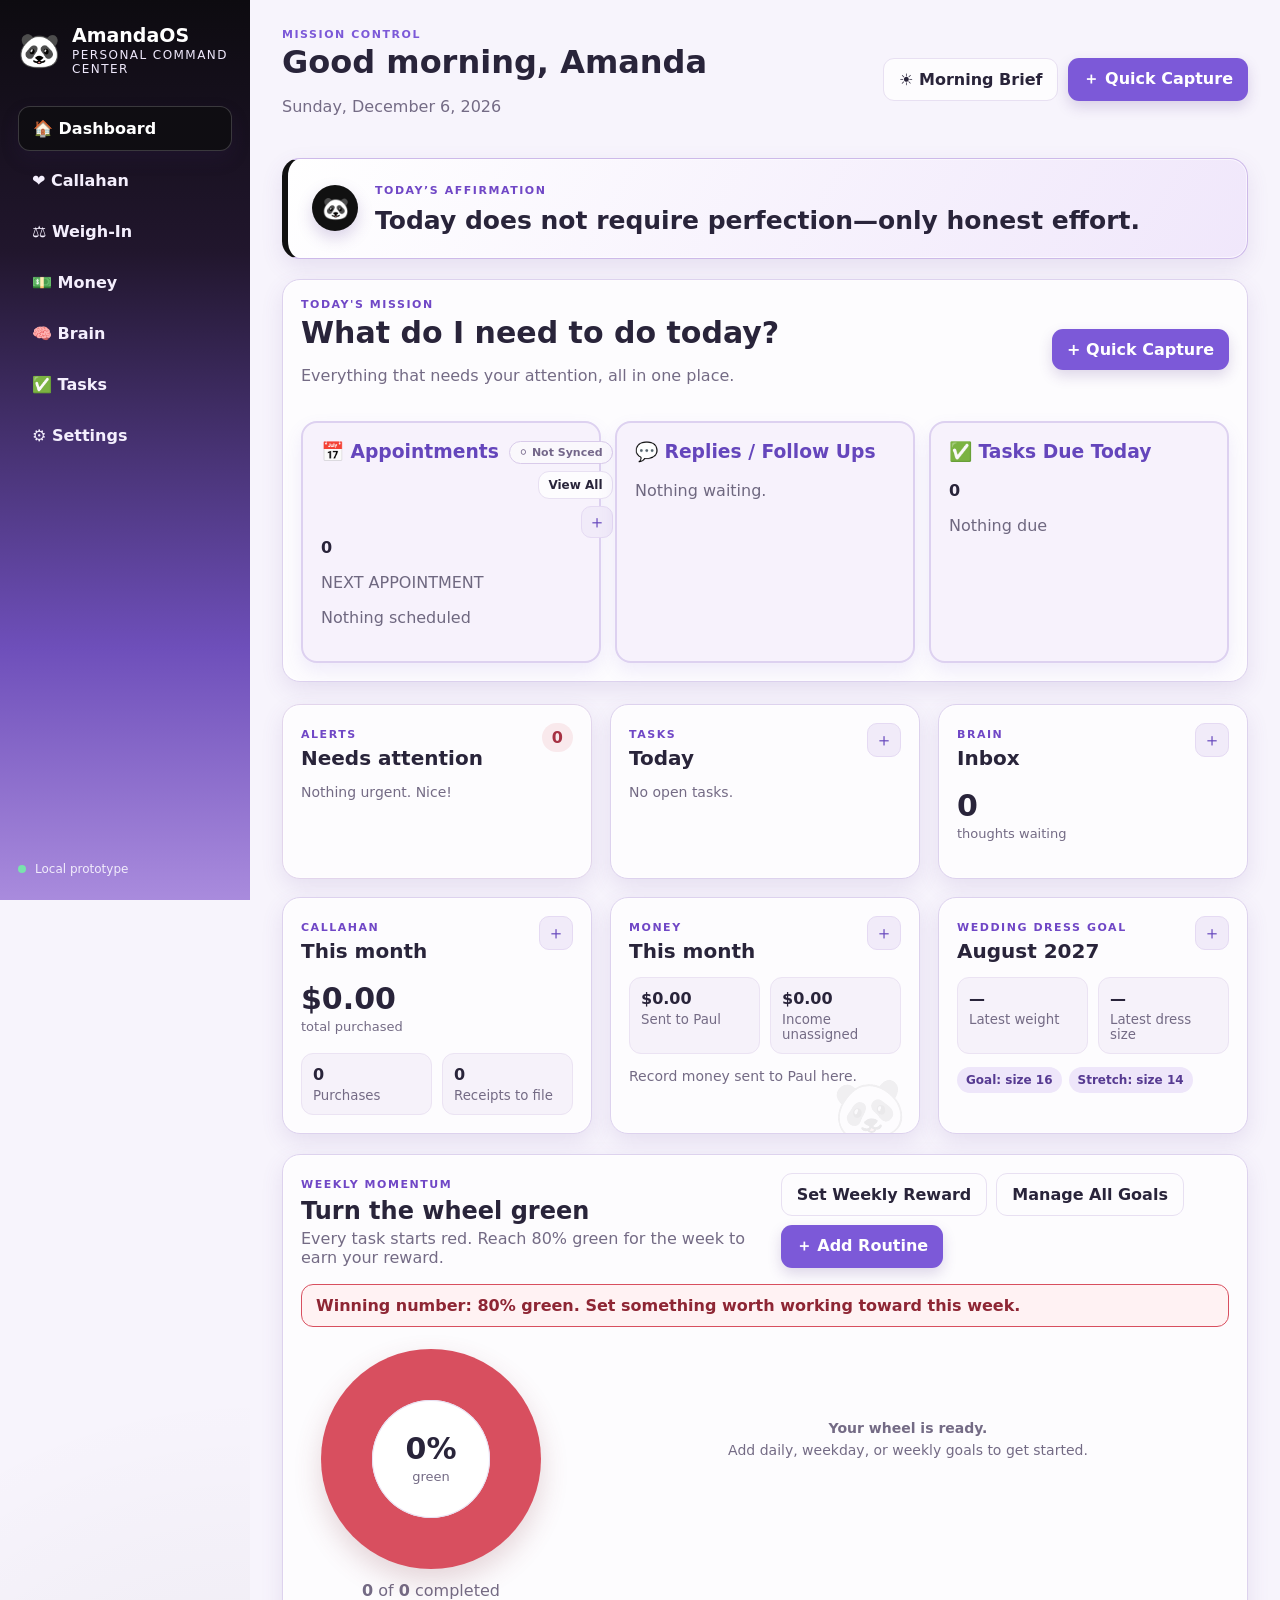
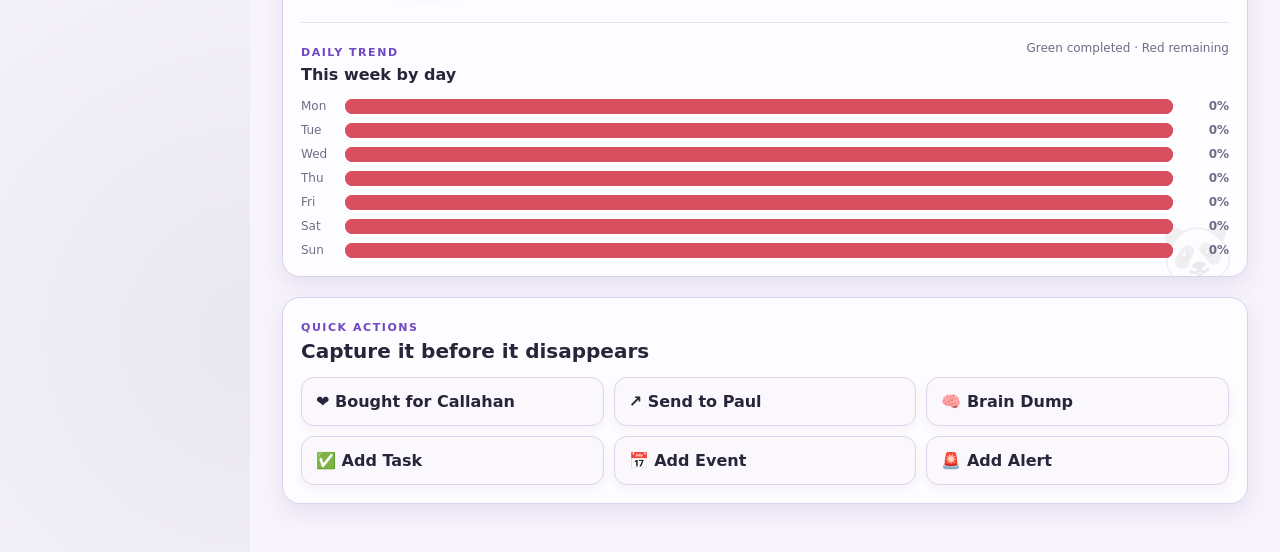
==== legacy-index.html @ 538f9e02 "Wire Documentation Log into AmandaOS" ====
<!doctype html>
<html lang="en">
<head>
  <meta charset="utf-8" />
  <meta name="viewport" content="width=device-width, initial-scale=1" />
<title>AmandaOS</title>
  <link rel="stylesheet" href="styles.css" />
  <script src="https://accounts.google.com/gsi/client" async defer></script>
</head>
<body>
  <div class="app-shell">
    <aside class="sidebar">
      <div class="brand">
        <div class="brand-mark">🐼</div>
        <div>
        <h1>AmandaOS</h1>
<p>Personal Command Center</p>
        </div>
      </div>

      <nav>
        <button class="nav-btn active" data-view="dashboard">🏠 Dashboard</button>
        <button class="nav-btn" data-view="callahan">❤️ Callahan</button>
        <button class="nav-btn" data-view="weighin">⚖️ Weigh-In</button>
        <button class="nav-btn" data-view="money">💵 Money</button>
        <button class="nav-btn" data-view="brain">🧠 Brain</button>
        <button class="nav-btn" data-view="tasks">✅ Tasks</button>
        <button class="nav-btn" data-view="settings">⚙️ Settings</button>
      </nav>

      <div class="sidebar-footer">
        <div class="status-dot"></div>
        <span>Local prototype</span>
      </div>
    </aside>

    <main>
      <header class="topbar">
        <div>
          <p class="eyebrow">MISSION CONTROL</p>
          <h2 id="greeting">Good morning, Amanda</h2>
          <p id="todayDate" class="muted"></p>
        </div>
        <div class="topbar-actions">
          <button class="ghost-btn" id="morningBriefBtn">☀️ Morning Brief</button>
          <button class="primary-btn" data-open="quickCaptureModal">＋ Quick Capture</button>
        </div>
      </header>

      <section id="dashboard" class="view active-view">
        <section class="daily-affirmation card">
          <div class="affirmation-mark">🐼</div>
          <div><span class="card-label">TODAY’S AFFIRMATION</span><blockquote id="dailyAffirmation">I only need to take the next right step.</blockquote></div>
        </section>

     <section class="today-panel card">

    <div class="today-header">
        <div>
            <p class="card-label">TODAY'S MISSION</p>
            <h2>What do I need to do today?</h2>
            <p class="muted">
                Everything that needs your attention, all in one place.
            </p>
        </div>

        <button class="primary-btn" data-open="quickCaptureModal">
            + Quick Capture
        </button>
    </div>

    <div class="today-grid">

<div class="today-box appointments-box">

  <div class="today-box-header">

    <h3>📅 Appointments</h3>

    <div class="appointment-buttons">

 <button
  id="connectGoogleCalendarBtn"
  class="calendar-sync-status"
  type="button"
>
  <span id="googleCalendarStatus">⚪ Not Synced</span>
</button>
      <button
        class="small-btn"
        type="button"
        data-open="allAppointmentsModal"
      >
        View All
      </button>

      <button
        class="icon-btn"
        type="button"
        data-open="eventModal"
        aria-label="Add appointment"
      >
        ＋
      </button>

    </div>

  </div>

  <strong id="todayAppointmentCount">0</strong>

  <p class="next-label">
    NEXT APPOINTMENT
  </p>

  <p id="todayNextAppointment">
    Nothing scheduled
  </p>

  <div
    id="todayAppointmentList"
    class="appointment-list"
  ></div>

</div>

        <div class="today-box">
            <h3>💬 Replies / Follow Ups</h3>
            <p>Nothing waiting.</p>
        </div>

        <div class="today-box">
            <h3>✅ Tasks Due Today</h3>
            <strong id="todayTaskCount">0</strong>
            <p id="todayTaskSummary">Nothing due</p>
        </div>

    </div>

</section>

        <div class="dashboard-grid">
          <article class="card alerts-card">
            <div class="card-header">
              <div><span class="card-label">ALERTS</span><h3>Needs attention</h3></div>
              <span class="count-badge" id="alertCount">0</span>
            </div>
            <div id="alertsList" class="list empty-state">Nothing urgent. Nice!</div>
          </article>

          <article class="card">
            <div class="card-header">
              <div><span class="card-label">TASKS</span><h3>Today</h3></div>
              <button class="icon-btn" data-open="taskModal">＋</button>
            </div>
            <div id="taskPreview" class="list empty-state">No tasks yet.</div>
          </article>

          <article class="card">
            <div class="card-header">
              <div><span class="card-label">BRAIN</span><h3>Inbox</h3></div>
              <button class="icon-btn" data-open="brainModal">＋</button>
            </div>
            <div class="metric"><strong id="brainCount">0</strong><span>thoughts waiting</span></div>
            <div id="brainPreview" class="list compact"></div>
          </article>

          <article class="card accent-card">
            <div class="card-header">
              <div><span class="card-label">CALLAHAN</span><h3>This month</h3></div>
              <button class="icon-btn" data-open="callahanModal">＋</button>
            </div>
            <div class="metric"><strong id="callahanMonthTotal">$0.00</strong><span>total purchased</span></div>
            <div class="mini-grid">
              <div><b id="callahanPurchaseCount">0</b><small>Purchases</small></div>
              <div><b id="receiptNeedsFiling">0</b><small>Receipts to file</small></div>
            </div>
          </article>

          <article class="card money-card">
            <div class="card-header">
              <div><span class="card-label">MONEY</span><h3>This month</h3></div>
              <button class="icon-btn" data-open="transferModal">＋</button>
            </div>
            <div class="mini-grid">
              <div><b id="dashboardSentToPaul">$0.00</b><small>Sent to Paul</small></div>
              <div><b id="dashboardMoneyLeft">$0.00</b><small>Income unassigned</small></div>
            </div>
            <div id="moneyPreview" class="list compact"></div>
          </article>

          <article class="card accent-card">
            <div class="card-header">
              <div><span class="card-label">WEDDING DRESS GOAL</span><h3>August 2027</h3></div>
              <button class="icon-btn" data-open="weighInModal">＋</button>
            </div>
            <div class="mini-grid">
              <div><b id="dashboardLatestWeight">—</b><small>Latest weight</small></div>
              <div><b id="dashboardLatestSize">—</b><small>Latest dress size</small></div>
            </div>
            <div class="goal-sizes"><span>Goal: size 16</span><span>Stretch: size 14</span></div>
          </article>

        </div>

        <section class="momentum-card card">
          <div class="momentum-heading">
            <div><span class="card-label">WEEKLY MOMENTUM</span><h3>Turn the wheel green</h3><p class="muted">Every task starts red. Reach 80% green for the week to earn your reward.</p></div>
            <div class="momentum-heading-actions"><button class="ghost-btn" data-open="weeklyRewardModal"><span id="weeklyRewardButton">Set Weekly Reward</span></button><button class="ghost-btn" data-open="manageRoutinesModal">Manage All Goals</button><button class="primary-btn" data-open="routineModal">＋ Add Routine</button></div>
          </div>
          <div id="weeklyRewardProgress" class="momentum-goal-progress">Set something worth working toward this week.</div>
          <div class="momentum-layout">
            <div class="momentum-chart-wrap">
              <div id="momentumChart" class="momentum-chart" role="img" aria-label="Weekly task completion pie chart"><div><strong id="momentumPercent">0%</strong><span>green</span></div></div>
              <p><b id="momentumComplete">0</b> of <b id="momentumTotal">0</b> completed</p>
            </div>
            <div id="routineWeekList" class="routine-week-list"></div>
          </div>
          <div class="momentum-trend">
            <div class="trend-heading"><div><span class="card-label">DAILY TREND</span><h4>This week by day</h4></div><span>Green completed · Red remaining</span></div>
            <div id="dailyTaskTrend" class="daily-task-trend"></div>
          </div>
        </section>

        <section class="quick-actions card">
          <div class="card-header">
            <div><span class="card-label">QUICK ACTIONS</span><h3>Capture it before it disappears</h3></div>
          </div>
          <div class="action-grid">
            <button data-open="callahanModal">❤️ Bought for Callahan</button>
            <button data-open="transferModal">↗ Send to Paul</button>
            <button data-open="brainModal">🧠 Brain Dump</button>
            <button data-open="taskModal">✅ Add Task</button>
            <button data-open="eventModal">📅 Add Event</button>
            <button data-open="alertModal">🚨 Add Alert</button>
          </div>
        </section>
      </section>

      <section id="callahan" class="view">
        <div class="section-heading">
          <div><p class="eyebrow">FAMILY TRACKING</p><h2>Callahan Purchases</h2></div>
          <div class="heading-actions">
            <button class="ghost-btn" id="exportCallahanCsv">Export CSV</button>
            <button class="primary-btn" data-open="callahanModal">＋ Add Purchase</button>
          </div>
        </div>
        <div class="summary-cards">
          <div class="card metric-card"><span>This month</span><strong id="callahanPageTotal">$0.00</strong></div>
          <div class="card metric-card"><span>Receipts not filed</span><strong id="callahanPageUnfiled">0</strong></div>
          <div class="card metric-card"><span>Entries</span><strong id="callahanPageCount">0</strong></div>
        </div>
        <div class="card table-card">
          <table>
            <thead><tr><th>Date</th><th>Item</th><th>Type</th><th>Store</th><th>Amount</th><th>Receipt box?</th><th></th></tr></thead>
            <tbody id="callahanTableBody"></tbody>
          </table>
        </div>
      </section>

      <section id="money" class="view">
        <div class="section-heading">
          <div><p class="eyebrow">HOUSEHOLD MONEY</p><h2>Paychecks & Bills</h2><p class="muted">See what came in, what must go out, and what is putting pressure on the budget.</p></div>
          <div class="heading-actions">
            <button class="ghost-btn" data-open="paycheckModal">＋ Paycheck</button>
            <button class="primary-btn" data-open="transferModal">↗ Send to Paul</button>
          </div>
        </div>
        <div class="summary-cards money-summary">
          <div class="card metric-card"><span>Take-home income</span><strong id="moneyIncomeTotal">$0.00</strong></div>
          <div class="card metric-card"><span>Sent to Paul</span><strong id="moneyTransfersTotal">$0.00</strong></div>
          <div class="card metric-card"><span>Remaining with Amanda</span><strong id="moneyAvailable">$0.00</strong></div>
          <div class="card metric-card pressure-card"><span>Biggest pressure</span><strong id="moneyPressure">Add money activity</strong></div>
        </div>
        <div class="money-actions">
          <button class="money-tab active" data-money-panel="paychecksPanel">Paychecks</button>
          <button class="money-tab" data-money-panel="transfersPanel">Sent to Paul</button>
          <button class="money-tab" data-money-panel="spendingPanel">Paid Directly</button>
          <button class="money-tab" data-money-panel="billsPanel">Optional Bills</button>
          <button class="money-tab" data-money-panel="reviewPanel">Budget Review</button>
        </div>
        <div id="paychecksPanel" class="money-panel active">
          <div class="card table-card"><div class="table-title"><h3>Paychecks</h3><button class="primary-btn" data-open="paycheckModal">＋ Add Paycheck</button></div>
            <table><thead><tr><th>Pay date</th><th>Source</th><th>Gross</th><th>Deductions</th><th>Take-home</th><th></th></tr></thead><tbody id="paycheckTableBody"></tbody></table>
          </div>
        </div>
        <div id="transfersPanel" class="money-panel">
          <div class="card table-card"><div class="table-title"><h3>Money Sent to Paul</h3><button class="primary-btn" data-open="transferModal">↗ Add Transfer</button></div>
            <table><thead><tr><th>Date</th><th>From paycheck</th><th>Purpose</th><th>Notes</th><th>Amount</th><th></th></tr></thead><tbody id="transferTableBody"></tbody></table>
          </div>
        </div>
        <div id="billsPanel" class="money-panel">
          <div class="card table-card"><div class="table-title"><h3>Bills</h3><button class="primary-btn" data-open="billModal">＋ Add Bill</button></div>
            <table><thead><tr><th>Due</th><th>Bill</th><th>Amount</th><th>Frequency</th><th>Auto-pay</th><th>Status</th><th></th></tr></thead><tbody id="billTableBody"></tbody></table>
          </div>
        </div>
        <div id="spendingPanel" class="money-panel">
          <div class="card table-card"><div class="table-title"><h3>Money Amanda Paid Directly</h3><button class="primary-btn" data-open="spendingModal">＋ Add Payment</button></div>
            <table><thead><tr><th>Date</th><th>What</th><th>Category</th><th>Need or flexible?</th><th>Amount</th><th></th></tr></thead><tbody id="spendingTableBody"></tbody></table>
          </div>
        </div>
        <div id="reviewPanel" class="money-panel">
          <div class="budget-review-grid">
            <article class="card"><span class="card-label">BUDGET PRESSURE</span><h3 id="pressureHeading">Add your money details</h3><p id="pressureCopy" class="muted">Once paychecks, bills, and spending are entered, AmandaOS will show where the pressure is coming from.</p></article>
            <article class="card"><span class="card-label">MONTHLY FLOW</span><div id="budgetFlow" class="budget-flow"></div></article>
            <article class="card"><span class="card-label">SPENDING BY CATEGORY</span><div id="categoryBreakdown" class="category-breakdown"></div></article>
          </div>
        </div>
      </section>

      <section id="weighin" class="view">
        <div class="section-heading">
          <div><p class="eyebrow">WEDDING DRESS JOURNEY</p><h2>Weigh-In & Size Progress</h2><p class="muted">Track the scale, dress size, measurements, and how you feel—without letting one number tell the whole story.</p></div>
          <button class="primary-btn" data-open="weighInModal">＋ Add Weigh-In</button>
        </div>
        <div class="weighin-goal-banner card">
          <div><span class="card-label">TARGET DATE</span><strong>August 2027</strong></div>
          <div><span class="card-label">MAIN GOAL</span><strong>Wedding dress size 16</strong><small class="goal-last-weight">Last weight recorded: <b id="goalLastWeight">—</b></small></div>
          <div><span class="card-label">FANTASTIC GOAL</span><strong>Wedding dress size 14</strong></div>
        </div>
        <div class="summary-cards">
          <div class="card metric-card"><span>Latest weight</span><strong id="latestWeight">—</strong></div>
          <div class="card metric-card"><span>Latest dress size</span><strong id="latestDressSize">—</strong></div>
          <div class="card metric-card"><span>Change since first entry</span><strong id="weightChange">—</strong></div>
        </div>
        <div class="card weight-trend-card">
          <div class="trend-heading"><div><span class="card-label">WEIGHT TREND</span><h3>Progress over time</h3></div><span id="weightTrendSummary">Add at least two weigh-ins to see a trend.</span></div>
          <div class="weight-chart-shell"><canvas id="weightTrendCanvas" aria-label="Weight trend chart"></canvas><div id="weightTrendEmpty" class="weight-trend-empty">Your trend line will appear here after two weigh-ins.</div></div>
        </div>
        <div class="card table-card"><div class="table-title"><h3>Progress History</h3><button class="primary-btn" data-open="weighInModal">＋ Add Weigh-In</button></div>
          <table><thead><tr><th>Date</th><th>Weight</th><th>Dress size</th><th>Bust</th><th>Waist</th><th>Hips</th><th>Notes</th><th></th></tr></thead><tbody id="weighInTableBody"></tbody></table>
        </div>
      </section>

      <section id="brain" class="view">
        <div class="section-heading">
          <div><p class="eyebrow">EXTERNAL MEMORY</p><h2>Brain Inbox</h2></div>
          <button class="primary-btn" data-open="brainModal">＋ Add Thought</button>
        </div>
        <div id="brainBoard" class="brain-board"></div>
      </section>

      <section id="tasks" class="view">
        <div class="section-heading">
          <div><p class="eyebrow">ACTION CENTER</p><h2>Tasks</h2></div>
          <button class="primary-btn" data-open="taskModal">＋ Add Task</button>
        </div>
        <div id="taskBoard" class="task-board"></div>
      </section>

      <section id="settings" class="view">
        <div class="section-heading">
          <div><p class="eyebrow">SYSTEM</p><h2>Settings</h2></div>
        </div>
        <div class="card settings-card">
          <h3>Prototype tools</h3>
          <p class="muted">This version saves data in this browser only.</p>
          <button class="danger-btn" id="clearAllData">Clear all prototype data</button>
        </div>
      </section>
    </main>
  </div>

  <dialog id="callahanModal" class="modal">
    <form method="dialog" id="callahanForm">
      <div class="modal-header"><div><span class="card-label">QUICK CAPTURE</span><h3>Bought for Callahan</h3></div><button class="close-btn" value="cancel">×</button></div>
      <div class="form-grid">
        <label>What did you buy?<input name="item" required /></label>
        <label>Amount<input name="amount" type="number" step="0.01" min="0" required /></label>
        <label>Store<input name="store" /></label>
        <label>Item type
          <select name="type">
            <option>Clothing</option><option>Food</option><option>Personal Care</option><option>Medical</option><option>Activities</option><option>Transportation</option><option>Household</option><option>Other</option>
          </select>
        </label>
        <label>Date<input name="date" type="date" required /></label>
        <label>Who paid?
          <select name="paidBy"><option>Amanda</option><option>Paul</option><option>Joint</option><option>Other</option></select>
        </label>
      </div>
      <label>Notes<textarea name="notes" rows="3"></textarea></label>
      <div class="receipt-check">
        <label><input type="checkbox" name="photoTaken" /> Receipt photo taken</label>
        <label><input type="checkbox" name="filed" /> Did you put it in the receipt box?</label>
      </div>
      <div class="modal-actions"><button class="ghost-btn" value="cancel">Cancel</button><button class="primary-btn" value="default">Save Purchase</button></div>
    </form>
  </dialog>

  <dialog id="paycheckModal" class="modal">
    <form method="dialog" id="paycheckForm">
      <div class="modal-header"><div><span class="card-label">MONEY IN</span><h3>Add Paycheck</h3></div><button class="close-btn" value="cancel">×</button></div>
      <div class="form-grid">
        <label>Pay date<input name="date" type="date" required /></label>
        <label>Income source<input name="source" value="Amanda — Allied Universal" required /></label>
        <label>Gross pay<input name="gross" type="number" step="0.01" min="0" /></label>
        <label>Taxes and other deductions<input name="deductions" type="number" step="0.01" min="0" /></label>
        <label>Truck payment deduction<input name="truck" type="number" step="0.01" min="0" value="200" /></label>
        <label>Actual take-home pay<input name="net" type="number" step="0.01" min="0" required /></label>
      </div>
      <label>Notes<textarea name="notes" rows="2"></textarea></label>
      <div class="modal-actions"><button class="ghost-btn" value="cancel">Cancel</button><button class="primary-btn" value="default">Save Paycheck</button></div>
    </form>
  </dialog>

  <dialog id="transferModal" class="modal">
    <form method="dialog" id="transferForm">
      <div class="modal-header"><div><span class="card-label">HOUSEHOLD MONEY</span><h3>Money Sent to Paul</h3></div><button class="close-btn" value="cancel">×</button></div>
      <div class="form-grid">
        <label>Date sent<input name="date" type="date" required /></label>
        <label>Amount<input name="amount" type="number" step="0.01" min="0" required /></label>
        <label>From paycheck<select name="paycheckId" id="transferPaycheckSelect"><option value="">Not linked to a paycheck</option></select></label>
        <label>Purpose<select name="purpose"><option>General household</option><option>Household bills</option><option>Groceries</option><option>Storage</option><option>Debt</option><option>Vehicle</option><option>Rent or housing</option><option>Medical</option><option>Other</option></select></label>
      </div>
      <label>Optional note<input name="notes" placeholder="What was this meant to cover?" /></label>
      <div class="modal-actions"><button class="ghost-btn" value="cancel">Cancel</button><button class="primary-btn" value="default">Save Transfer</button></div>
    </form>
  </dialog>

  <dialog id="billModal" class="modal">
    <form method="dialog" id="billForm">
      <div class="modal-header"><div><span class="card-label">MONEY OUT</span><h3>Add Bill</h3></div><button class="close-btn" value="cancel">×</button></div>
      <div class="form-grid">
        <label>Bill name<input name="name" required /></label>
        <label>Amount<input name="amount" type="number" step="0.01" min="0" required /></label>
        <label>Due date<input name="dueDate" type="date" required /></label>
        <label>Frequency<select name="frequency"><option>Monthly</option><option>Weekly</option><option>Every paycheck</option><option>One time</option></select></label>
        <label>Category<select name="category"><option>Housing</option><option>Utilities</option><option>Vehicle</option><option>Insurance</option><option>Storage</option><option>Phone</option><option>Debt</option><option>Medical</option><option>Other</option></select></label>
        <label><input name="autoPay" type="checkbox" /> Auto-pay</label>
        <label><input name="paid" type="checkbox" /> Already paid</label>
      </div>
      <div class="modal-actions"><button class="ghost-btn" value="cancel">Cancel</button><button class="primary-btn" value="default">Save Bill</button></div>
    </form>
  </dialog>

  <dialog id="spendingModal" class="modal">
    <form method="dialog" id="spendingForm">
      <div class="modal-header"><div><span class="card-label">SPENDING</span><h3>Add Purchase</h3></div><button class="close-btn" value="cancel">×</button></div>
      <div class="form-grid">
        <label>What was it?<input name="description" required /></label>
        <label>Amount<input name="amount" type="number" step="0.01" min="0" required /></label>
        <label>Date<input name="date" type="date" required /></label>
        <label>Category<select name="category"><option>Groceries</option><option>Gas</option><option>Restaurants</option><option>Subscriptions</option><option>Shopping</option><option>Entertainment</option><option>Medical</option><option>Family</option><option>Fees</option><option>Other</option></select></label>
        <label>Type<select name="flexibility"><option>Required</option><option>Necessary but adjustable</option><option>Flexible</option></select></label>
      </div>
      <label>Notes<textarea name="notes" rows="2"></textarea></label>
      <div class="modal-actions"><button class="ghost-btn" value="cancel">Cancel</button><button class="primary-btn" value="default">Save Spending</button></div>
    </form>
  </dialog>

  <dialog id="weighInModal" class="modal">
    <form method="dialog" id="weighInForm">
      <div class="modal-header"><div><span class="card-label">WEDDING DRESS JOURNEY</span><h3>Add Weigh-In</h3></div><button class="close-btn" value="cancel">×</button></div>
      <div class="form-grid">
        <label>Date<input name="date" type="date" required /></label>
        <label>Weight (lb)<input name="weight" type="number" step="0.1" min="0" required /></label>
        <label>Current wedding dress size<input name="dressSize" type="number" step="1" min="0" /></label>
        <label>Bust (inches)<input name="bust" type="number" step="0.1" min="0" /></label>
        <label>Waist (inches)<input name="waist" type="number" step="0.1" min="0" /></label>
        <label>Hips (inches)<input name="hips" type="number" step="0.1" min="0" /></label>
      </div>
      <label>Notes<textarea name="notes" rows="3" placeholder="Energy, fit, wins, challenges, or anything you want to remember"></textarea></label>
      <div class="modal-actions"><button class="ghost-btn" value="cancel">Cancel</button><button class="primary-btn" value="default">Save Weigh-In</button></div>
    </form>
  </dialog>

  <dialog id="weeklyRewardModal" class="modal">
    <form method="dialog" id="weeklyRewardForm">
      <div class="modal-header"><div><span class="card-label">WEEKLY MOMENTUM</span><h3>Set This Week’s Reward</h3></div><button class="close-btn" value="cancel">×</button></div>
      <label>What are you working toward?<input id="weeklyRewardInput" name="reward" required placeholder="Example: A night out with Paul" /></label>
      <p class="muted">Choose something that will feel good to earn when you reach 80% green for the week.</p>
      <div class="modal-actions"><button class="ghost-btn" value="cancel">Cancel</button><button class="primary-btn" value="default">Save Reward</button></div>
    </form>
  </dialog>

  <dialog id="routineModal" class="modal">
    <form method="dialog" id="routineForm">
      <div class="modal-header"><div><span class="card-label">WEEKLY MOMENTUM</span><h3>Add a Recurring Task</h3></div><button class="close-btn" value="cancel">×</button></div>
      <label>What needs to get done?<input name="text" required placeholder="Example: Put laundry away" /></label>
      <label>When?<select name="schedule"><option>Daily</option><option>Monday</option><option>Tuesday</option><option>Wednesday</option><option>Thursday</option><option>Friday</option><option>Saturday</option><option>Sunday</option><option>Weekly</option></select></label>
      <p class="muted">Daily creates one piece for every day. Weekly creates one piece that can be completed anytime before the week resets.</p>
      <div class="modal-actions"><button class="ghost-btn" value="cancel">Cancel</button><button class="primary-btn" value="default">Add to Wheel</button></div>
    </form>
  </dialog>

  <dialog id="manageRoutinesModal" class="modal manage-routines-modal">
    <form method="dialog">
      <div class="modal-header"><div><span class="card-label">WEEKLY MOMENTUM</span><h3>Manage All Goals</h3></div><button class="close-btn" value="cancel">×</button></div>
      <p class="muted">Everything you have added is listed here, even when it is not scheduled to appear today.</p>
      <div id="manageRoutineList" class="manage-routine-list"></div>
      <div class="modal-actions"><button class="ghost-btn" value="cancel">Done</button><button class="primary-btn" type="button" onclick="closeManageAndAddRoutine()">＋ Add Another Goal</button></div>
    </form>
  </dialog>

  <dialog id="brainModal" class="modal">
    <form method="dialog" id="brainForm">
      <div class="modal-header"><div><span class="card-label">BRAIN DUMP</span><h3>What is in your head?</h3></div><button class="close-btn" value="cancel">×</button></div>
      <label>Thought<textarea name="text" rows="5" required autofocus></textarea></label>
      <label>Optional bucket
        <select name="bucket"><option>Unsorted</option><option>Idea</option><option>Remember</option><option>Shopping</option><option>Business</option><option>Family</option></select>
      </label>
      <div class="modal-actions"><button class="ghost-btn" value="cancel">Cancel</button><button class="primary-btn" value="default">Save Thought</button></div>
    </form>
  </dialog>

  <dialog id="taskModal" class="modal">
    <form method="dialog" id="taskForm">
      <div class="modal-header"><div><span class="card-label">ACTION CENTER</span><h3>Add Task</h3></div><button class="close-btn" value="cancel">×</button></div>
      <label>Task<input name="text" required /></label>
      <div class="form-grid">
        <label>Due date<input name="dueDate" type="date" /></label>
        <label>Priority<select name="priority"><option>Normal</option><option>Important</option><option>Urgent</option></select></label>
      </div>
      <div class="modal-actions"><button class="ghost-btn" value="cancel">Cancel</button><button class="primary-btn" value="default">Save Task</button></div>
    </form>
  </dialog>

  <dialog id="eventModal" class="modal">
    <form method="dialog" id="eventForm">
      <div class="modal-header"><div><span class="card-label">CALENDAR</span><h3>Add Event</h3></div><button class="close-btn" value="cancel">×</button></div>
      <label>Event<input name="title" required /></label>
      <div class="form-grid">
        <label>Date<input name="date" type="date" required /></label>
        <label>Time<input name="time" type="time" /></label>
      </div>
      <label>Location<input name="location" /></label>
      <div class="modal-actions"><button class="ghost-btn" value="cancel">Cancel</button><button class="primary-btn" value="default">Save Event</button></div>
    </form>
  </dialog>

  <dialog id="alertModal" class="modal">
    <form method="dialog" id="alertForm">
      <div class="modal-header"><div><span class="card-label">ALERT</span><h3>Add Alert</h3></div><button class="close-btn" value="cancel">×</button></div>
      <label>Alert message<input name="text" required /></label>
      <label>Type<select name="type"><option>General</option><option>Vendor Payment</option><option>Application</option><option>Medication Pickup</option></select></label>
      <div class="modal-actions"><button class="ghost-btn" value="cancel">Cancel</button><button class="primary-btn" value="default">Save Alert</button></div>
    </form>
  </dialog>


  <dialog id="quickCaptureModal" class="modal action-modal">
    <div class="modal-header"><div><span class="card-label">QUICK CAPTURE</span><h3>What happened?</h3></div><button class="close-btn" data-close="quickCaptureModal">×</button></div>
    <div class="action-grid modal-grid">
      <button data-jump="callahanModal">❤️ Bought for Callahan</button>
      <button data-jump="transferModal">↗ Send to Paul</button>
      <button data-jump="brainModal">🧠 Brain Dump</button>
      <button data-jump="taskModal">✅ Add Task</button>
      <button data-jump="eventModal">📅 Add Event</button>
      <button data-jump="alertModal">🚨 Add Alert</button>
    </div>
  </dialog>

  <dialog id="morningBriefModal" class="modal">
    <div class="modal-header"><div><span class="card-label">MORNING BRIEF</span><h3>Your command summary</h3></div><button class="close-btn" data-close="morningBriefModal">×</button></div>
    <div id="morningBriefContent" class="briefing"></div>
  </dialog>
<dialog id="allAppointmentsModal" class="modal">
  <div class="appointments-modal-content">

    <div class="modal-header">
      <div>
        <span class="card-label">CALENDAR</span>
        <h3>All Appointments</h3>
      </div>

      <button
        class="close-btn"
        type="button"
        data-close="allAppointmentsModal"
      >
        ×
      </button>
    </div>

    <div id="allAppointmentsList" class="all-appointments-list">
      No appointments saved.
    </div>

  </div>
</dialog>
  <div id="celebrationLayer" class="celebration-layer" aria-live="polite" aria-atomic="true">
    <div id="celebrationToast" class="celebration-toast"></div>
  </div>
  <script src="app.js"></script>
</body>
</html>
---- styles.css ----
:root{
  --bg:#f7f4fc;
  --panel:#fdfcfe;
  --panel-soft:#f7f3fc;
  --ink:#29243a;
  --muted:#746b85;

  --purple:#7c59d8;
  --purple-dark:#563a91;
  --purple-light:#b89be9;

  --line:#e8e0f2;

  --green:#62c596;
  --yellow:#f3bd4d;
  --red:#f27b7b;

  --shadow:0 12px 30px rgba(111,76,170,.16);
}

*{
  box-sizing:border-box;
}

body{
  margin:0;
  min-height:100vh;
  font-family:Inter,ui-sans-serif,system-ui,-apple-system,
    BlinkMacSystemFont,"Segoe UI",sans-serif;
  background:#f7f4fc;
  color:var(--ink);
}

button,
input,
select,
textarea{
  font:inherit;
}

.app-shell{
  display:grid;
  grid-template-columns:250px 1fr;
  min-height:100vh;
}

/* LEFT SIDEBAR */

.sidebar{
  background:linear-gradient(
    180deg,
    #7653c8 0%,
    #9575db 52%,
    #b496e8 100%
  );
  color:#fff;
  padding:24px 18px;
  display:flex;
  flex-direction:column;
  position:sticky;
  top:0;
  height:100vh;
}

.brand{
  display:flex;
  gap:12px;
  align-items:center;
  margin-bottom:30px;
}

.brand-mark{
  font-size:34px;
}

.brand h1{
  font-size:19px;
  margin:0;
  color:#fff;
}

.brand p{
  margin:2px 0 0;
  color:#eee8fb;
  font-size:12px;
  text-transform:uppercase;
  letter-spacing:.12em;
}

nav{
  display:grid;
  gap:8px;
}

.nav-btn{
  border:0;
  background:transparent;
  color:#f4effd;
  padding:12px 14px;
  border-radius:12px;
  text-align:left;
  cursor:pointer;
  font-weight:600;
}

.nav-btn:hover{
  background:rgba(255,255,255,.15);
  color:#fff;
}

.nav-btn.active{
  background:#4b326d;
  color:#fff;
  box-shadow:0 8px 18px rgba(57,34,91,.18);
}

.sidebar-footer{
  margin-top:auto;
  display:flex;
  gap:9px;
  align-items:center;
  color:#f1ecfb;
  font-size:12px;
}

.status-dot{
  width:8px;
  height:8px;
  border-radius:50%;
  background:#79e3ae;
}

/* MAIN AREA */

main{
  padding:28px 32px 48px;
  min-width:0;
  background:#f7f4fc;
}

.topbar{
  display:flex;
  justify-content:space-between;
  align-items:center;
  margin-bottom:22px;
  gap:18px;
}

.topbar h2,
.section-heading h2{
  margin:3px 0;
  color:var(--ink);
}

.eyebrow,
.card-label{
  font-size:11px;
  letter-spacing:.14em;
  color:var(--purple);
  font-weight:800;
  margin:0;
  text-transform:uppercase;
}

.muted{
  color:var(--muted);
}

.topbar-actions,
.heading-actions{
  display:flex;
  gap:10px;
}

/* BUTTONS */

.primary-btn,
.ghost-btn,
.small-btn,
.danger-btn{
  border:0;
  border-radius:11px;
  padding:11px 15px;
  cursor:pointer;
  font-weight:700;
}

.primary-btn{
  background:var(--purple);
  color:#fff;
}

.primary-btn:hover{
  background:var(--purple-dark);
}

.ghost-btn,
.small-btn{
  background:#fdfcfe;
  color:var(--ink);
  border:1px solid var(--line);
}

.ghost-btn:hover,
.small-btn:hover{
  background:#f4effa;
}

.danger-btn{
  background:#fff1f1;
  color:#a52f2f;
}

/* VIEWS */

.view{
  display:none;
}

.active-view{
  display:block;
}

/* STATUS CARDS */

.status-strip{
  display:grid;
  grid-template-columns:repeat(4,1fr);
  gap:10px;
  margin-bottom:14px;
}

.status-item{
  background:var(--panel);
  border:1px solid var(--line);
  padding:12px 14px;
  border-radius:14px;
  display:flex;
  gap:10px;
  align-items:center;
  box-shadow:var(--shadow);
}

.status-item small{
  display:block;
  color:var(--muted);
  margin-top:2px;
}

.status{
  width:10px;
  height:10px;
  border-radius:50%;
  display:inline-block;
  flex:none;
}

.green{
  background:var(--green);
}

.yellow{
  background:var(--yellow);
}

.red{
  background:var(--red);
}

/* MAIN CARDS */

.card{
  background:var(--panel);
  border:1px solid var(--line);
  border-radius:18px;
  box-shadow:var(--shadow);
  padding:18px;
}

.ticker{
  display:flex;
  justify-content:space-between;
  align-items:center;
  margin-bottom:14px;
  background:#faf7fe;
}

.ticker h3{
  margin:5px 0 0;
}

.dashboard-grid{
  display:grid;
  grid-template-columns:repeat(3,minmax(0,1fr));
  gap:14px;
}

.card-header{
  display:flex;
  justify-content:space-between;
  align-items:flex-start;
  gap:10px;
}

.card-header h3{
  margin:4px 0 0;
}

.count-badge{
  background:#f9e9ec;
  color:#a63143;
  font-weight:800;
  border-radius:999px;
  padding:5px 10px;
}

.icon-btn,
.close-btn{
  border:0;
  background:#f2ecfa;
  color:var(--purple-dark);
  width:34px;
  height:34px;
  border-radius:10px;
  cursor:pointer;
  font-size:18px;
}

.icon-btn:hover{
  background:#e6dcf6;
}

.close-btn{
  font-size:24px;
  background:transparent;
}

/* CARD CONTENT */

.list{
  margin-top:14px;
  display:grid;
  gap:9px;
}

.list-item{
  border-top:1px solid var(--line);
  padding-top:9px;
  display:flex;
  justify-content:space-between;
  gap:10px;
  align-items:flex-start;
}

.list-item:first-child{
  border-top:0;
  padding-top:0;
}

.list-item small{
  color:var(--muted);
}

.empty-state{
  color:var(--muted);
  font-size:14px;
}

.compact{
  font-size:14px;
}

.metric{
  padding:18px 0 4px;
}

.metric strong{
  display:block;
  font-size:30px;
}

.metric span{
  color:var(--muted);
  font-size:13px;
}

.mini-grid{
  display:grid;
  grid-template-columns:1fr 1fr;
  gap:10px;
  margin-top:14px;
}

.mini-grid div{
  background:#f7f3fb;
  border-radius:12px;
  padding:11px;
}

.mini-grid b,
.mini-grid small{
  display:block;
}

.mini-grid small{
  color:var(--muted);
  margin-top:4px;
}

.accent-card{
  background:#fbf8fe;
}

.tax-status{
  display:flex;
  gap:10px;
  align-items:center;
  margin-top:20px;
}

.tax-status small{
  display:block;
  color:var(--muted);
  margin-top:3px;
}

/* QUICK ACTIONS */

.quick-actions{
  margin-top:14px;
}

.action-grid{
  display:grid;
  grid-template-columns:repeat(3,1fr);
  gap:10px;
  margin-top:14px;
}

.action-grid button{
  border:1px solid var(--line);
  background:#faf8fd;
  color:var(--ink);
  border-radius:13px;
  padding:14px;
  text-align:left;
  cursor:pointer;
  font-weight:700;
}

.action-grid button:hover{
  background:#f0e9fa;
  border-color:#d7c4fa;
}

/* OTHER PAGES */

.section-heading{
  display:flex;
  justify-content:space-between;
  align-items:center;
  margin-bottom:18px;
}

.summary-cards{
  display:grid;
  grid-template-columns:repeat(3,1fr);
  gap:14px;
  margin-bottom:14px;
}

.metric-card span,
.metric-card strong{
  display:block;
}

.metric-card span{
  color:var(--muted);
}

.metric-card strong{
  font-size:28px;
  margin-top:8px;
}

.table-card{
  overflow:auto;
}

table{
  width:100%;
  border-collapse:collapse;
  min-width:760px;
}

th,
td{
  padding:12px 10px;
  border-bottom:1px solid var(--line);
  text-align:left;
  font-size:14px;
}

th{
  color:var(--muted);
  font-size:12px;
  text-transform:uppercase;
  letter-spacing:.08em;
}

.brain-board,
.task-board{
  display:grid;
  gap:10px;
}

.brain-card,
.task-card{
  background:var(--panel);
  border:1px solid var(--line);
  border-radius:15px;
  padding:15px;
  display:flex;
  justify-content:space-between;
  gap:12px;
  box-shadow:var(--shadow);
}

.pill{
  font-size:11px;
  background:#eee6fa;
  color:var(--purple-dark);
  padding:4px 8px;
  border-radius:999px;
}

.settings-card{
  max-width:600px;
}

/* MODALS */

.modal{
  border:0;
  border-radius:20px;
  padding:0;
  max-width:650px;
  width:calc(100% - 32px);
  background:var(--panel);
  color:var(--ink);
  box-shadow:0 25px 80px rgba(67,42,99,.28);
}

.modal::backdrop{
  background:rgba(86,70,110,.28);
}

.modal form,
.action-modal{
  padding:22px;
}

.modal-header{
  display:flex;
  justify-content:space-between;
  align-items:flex-start;
  margin-bottom:18px;
}

.modal-header h3{
  margin:4px 0 0;
}

.form-grid{
  display:grid;
  grid-template-columns:1fr 1fr;
  gap:12px;
}

label{
  display:grid;
  gap:6px;
  font-size:13px;
  font-weight:700;
  margin-bottom:12px;
}

input,
select,
textarea{
  width:100%;
  border:1px solid var(--line);
  border-radius:10px;
  padding:11px;
  background:#fbfafd;
  color:var(--ink);
}

textarea{
  resize:vertical;
}

.receipt-check{
  background:#f7f3fb;
  border-radius:12px;
  padding:12px;
  margin-top:8px;
}

.receipt-check label{
  display:flex;
  align-items:center;
  gap:8px;
  margin:7px 0;
}

.receipt-check input{
  width:auto;
}

.modal-actions{
  display:flex;
  justify-content:flex-end;
  gap:10px;
  margin-top:18px;
}

.modal-grid{
  grid-template-columns:1fr 1fr;
}

.briefing{
  padding:0 22px 22px;
  display:grid;
  gap:10px;
}

.brief-line{
  background:#f7f3fb;
  border-radius:12px;
  padding:12px;
}

/* TABLET */

@media (max-width:1050px){
  .dashboard-grid{
    grid-template-columns:1fr 1fr;
  }

  .status-strip{
    grid-template-columns:1fr 1fr;
  }

  .action-grid{
    grid-template-columns:1fr 1fr;
  }
}

/* PHONE */

@media (max-width:760px){
  .app-shell{
    display:block;
  }

  .sidebar{
    height:auto;
    position:static;
    padding:14px;
  }

  .brand{
    margin-bottom:12px;
  }

  nav{
    display:flex;
    overflow:auto;
  }

  .nav-btn{
    white-space:nowrap;
  }

  .sidebar-footer{
    display:none;
  }

  main{
    padding:18px 14px 40px;
  }

  .topbar,
  .section-heading{
    align-items:flex-start;
    flex-direction:column;
  }

  .topbar-actions,
  .heading-actions{
    width:100%;
  }

  .topbar-actions button,
  .heading-actions button{
    flex:1;
  }

  .dashboard-grid,
  .status-strip,
  .summary-cards{
    grid-template-columns:1fr;
  }

  .action-grid{
    grid-template-columns:1fr 1fr;
  }

  .form-grid{
    grid-template-columns:1fr;
  }
}
/* =========================================================
   AMANDA HQ — VISUAL HIERARCHY UPDATE
   ========================================================= */

/* Make the page feel calmer and more structured */
main{
  background:#f7f4fc;
}

/* Top status cards: smaller and quieter */
.status-strip{
  gap:14px;
  margin-bottom:20px;
}

.status-item{
  min-height:82px;
  padding:14px 18px;
  background:#fdfcfe;
  border:1.5px solid #ddd2ee;
  border-radius:16px;
  box-shadow:0 6px 16px rgba(103,72,153,.10);
}

.status-item b{
  font-size:16px;
}

.status-item small{
  font-size:13px;
}

/* Make TODAY the main starting point */
.ticker{
  position:relative;
  min-height:128px;
  padding:24px 28px;
  margin-bottom:22px;

  background:#fdfcfe;
  border:2px solid #8b61df;
  border-radius:20px;

  box-shadow:
    0 12px 30px rgba(111,76,170,.15),
    inset 0 0 0 1px rgba(139,97,223,.08);
}

/* Add a clear heading above the existing Today content */
.ticker::before{
  content:"WHAT DO I NEED TO DO TODAY?";
  position:absolute;
  top:18px;
  left:28px;

  color:#7047c6;
  font-size:12px;
  font-weight:850;
  letter-spacing:.13em;
}

/* Move the existing Today content below the new heading */
.ticker > div{
  padding-top:25px;
}

.ticker .card-label{
  display:none;
}

.ticker h3{
  margin:7px 0 0;
  font-size:22px;
  line-height:1.35;
  color:#29243a;
}

.ticker .small-btn{
  align-self:center;
  background:#f2ebfb;
  border:1px solid #dfd1f4;
  color:#6546bc;
}

/* Give all main dashboard boxes clearer edges */
.dashboard-grid{
  gap:18px;
}

.card{
  background:#fdfcfe;
  border:1.5px solid #ddd2ee;
  border-radius:18px;

  box-shadow:
    0 8px 22px rgba(103,72,153,.12),
    inset 0 0 0 1px rgba(255,255,255,.6);
}

/* Slightly stronger outline when hovering */
.card:hover{
  border-color:#c9b7e7;
}

/* Keep headings clear without making every word shout */
.card-header h3{
  font-size:20px;
  color:#29243a;
}

.card-label{
  color:#7047c6;
}

/* Soften the little plus/edit buttons */
.icon-btn{
  background:#f1ebf9;
  border:1px solid #e5daf3;
  color:#6546bc;
}

/* Separate content inside cards more clearly */
.list-item{
  border-top:1px solid #e6deef;
  padding-top:11px;
}

/* Quieter internal statistic boxes */
.mini-grid div{
  background:#f6f2fa;
  border:1px solid #ebe3f3;
}

/* Make alerts stand out only when needed */
.alerts-card{
  border-color:#e2d5ec;
}

/* More space between dashboard rows */
.quick-actions{
  margin-top:20px;
}

/* Make quick-action choices easy to distinguish */
.action-grid button{
  background:#faf8fd;
  border:1.5px solid #dfd4ec;
  box-shadow:0 4px 10px rgba(103,72,153,.06);
}

.action-grid button:hover{
  background:#f1eafb;
  border-color:#bfa7e3;
}

/* Slightly reduce the greeting dominance */
.topbar h2{
  font-size:32px;
  line-height:1.15;
}

.topbar{
  margin-bottom:26px;
}
/* TODAY PANEL */

.today-panel{

    margin-bottom:22px;

}

.today-header{

    display:flex;
    justify-content:space-between;
    align-items:center;

    margin-bottom:20px;

}

.today-header h2{

    margin:4px 0;
    font-size:30px;

}

.today-grid{

    display:grid;
    grid-template-columns:repeat(4,1fr);

    gap:14px;

}

.today-box{

    background:#F7F2FC;

    border:2px solid #DDD1F0;

    border-radius:16px;

    padding:18px;

    min-height:150px;

    box-shadow:0 8px 18px rgba(122,89,216,.10);

}

.today-box h3{

    margin-top:0;

    color:#6546BC;

}

.today-box p{

    color:#6f6880;

}

.vendor-sheet-summaries{
    display:grid;
    gap:8px;
    margin-top:12px;
}

.vendor-sync-status{
    flex:none;
}

.vendor-sync-status:focus-visible{
    outline:2px solid #7c59d8;
    outline-offset:3px;
}

.vendor-sync-status:disabled{
    cursor:wait;
    opacity:.8;
}

.vendor-sheet-row{
    padding-top:8px;
    border-top:1px solid #DDD1F0;
}

.vendor-sheet-row:first-child{
    padding-top:0;
    border-top:0;
}

.vendor-sheet-row strong,
.vendor-sheet-row span{
    display:block;
}

.vendor-sheet-row span{
    margin-top:2px;
    color:#6f6880;
    font-size:.86rem;
}

@media(max-width:1000px){

.today-grid{

grid-template-columns:1fr 1fr;

}

}

@media(max-width:650px){

.today-grid{

grid-template-columns:1fr;

}

}/* =====================================
   Appointments card controls
===================================== */

.today-box-header{
  display:flex;
  align-items:flex-start;
  justify-content:space-between;
  gap:10px;
}

.today-box-header h3{
  margin:0;
}

.appointment-buttons{
  display:flex;
  align-items:center;
  justify-content:flex-end;
  gap:7px;
  flex-wrap:wrap;
}

/* Small Google Calendar status */
.calendar-sync-status,
#connectGoogleCalendarBtn{
  display:inline-flex;
  align-items:center;
  width:auto;
  min-width:0;
  margin:0;
  padding:5px 9px;
  border:1px solid #d9cbea;
  border-radius:999px;
  background:#faf8fc;
  color:#74678a;
  font-size:11px;
  font-weight:700;
  line-height:1;
  white-space:nowrap;
  cursor:pointer;
  box-shadow:none;
}

.calendar-sync-status.is-synced,
#connectGoogleCalendarBtn:disabled,
.vendor-sync-status[data-status="success"]{
  background:#f1faf5;
  border-color:#bfe2ce;
  color:#31845c;
  opacity:1;
}

.vendor-sync-status[data-status="error"]{
  background:#fff5f6;
  border-color:#e7c4ca;
  color:#a33d4f;
}

/* Keep View All compact */
.appointment-buttons .small-btn{
  width:auto;
  margin:0;
  padding:6px 9px;
  font-size:12px;
  white-space:nowrap;
}

/* Keep the plus button compact */
.appointment-buttons .icon-btn{
  flex:none;
  width:32px;
  height:32px;
  margin:0;
  padding:0;
}


/* MONEY CENTER */
.money-summary{
  grid-template-columns:repeat(4,minmax(0,1fr));
}
.pressure-card{
  background:linear-gradient(135deg,#fffafd,#f2eafb);
}
.money-actions{
  display:flex;
  gap:8px;
  margin:18px 0 14px;
  padding:6px;
  border:1px solid var(--line);
  border-radius:14px;
  background:#eee7f7;
  overflow:auto;
}
.money-tab{
  flex:1;
  min-width:max-content;
  border:0;
  border-radius:10px;
  padding:11px 14px;
  background:transparent;
  color:var(--muted);
  font-weight:800;
  cursor:pointer;
}
.money-tab.active{
  background:#fff;
  color:var(--purple-dark);
  box-shadow:0 4px 12px rgba(88,57,137,.12);
}
.money-panel{
  display:none;
}
.money-panel.active{
  display:block;
}
.table-title{
  display:flex;
  justify-content:space-between;
  align-items:center;
  gap:12px;
  margin-bottom:12px;
}
.table-title h3{
  margin:0;
}
.budget-review-grid{
  display:grid;
  grid-template-columns:repeat(3,minmax(0,1fr));
  gap:14px;
}
.budget-review-grid h3{
  margin:10px 0 6px;
}
.budget-flow,
.category-breakdown{
  display:grid;
  gap:9px;
  margin-top:12px;
}
.budget-flow div,
.category-breakdown div{
  display:flex;
  justify-content:space-between;
  gap:12px;
  padding-bottom:9px;
  border-bottom:1px solid var(--line);
}
.negative-money{
  color:#b33b4c !important;
}
.form-grid label:has(input[type="checkbox"]){
  display:flex;
  align-items:center;
  align-self:end;
  gap:8px;
  min-height:44px;
}
.form-grid label:has(input[type="checkbox"]) input{
  width:auto;
}
@media(max-width:1050px){
  .money-summary,
  .budget-review-grid{
    grid-template-columns:1fr 1fr;
  }
}
@media(max-width:650px){
  .money-summary,
  .budget-review-grid{
    grid-template-columns:1fr;
  }
  .table-title{
    align-items:flex-start;
    flex-direction:column;
  }
  .table-title button{
    width:100%;
  }
}


/* WEEKLY MOMENTUM WHEEL */
.momentum-card{
  margin:20px 0;
}
.momentum-heading{
  display:flex;
  justify-content:space-between;
  align-items:flex-start;
  gap:18px;
}
.momentum-heading h3{
  margin:5px 0 4px;
  font-size:24px;
}
.momentum-heading p{
  margin:0;
}
.momentum-layout{
  display:grid;
  grid-template-columns:260px minmax(0,1fr);
  gap:26px;
  align-items:start;
  margin-top:22px;
}
.momentum-chart-wrap{
  text-align:center;
  position:sticky;
  top:24px;
}
.momentum-chart{
  width:220px;
  height:220px;
  margin:0 auto 12px;
  border-radius:50%;
  background:#d84f5f;
  position:relative;
  display:grid;
  place-items:center;
  box-shadow:0 12px 28px rgba(130,53,66,.20);
  transition:background .25s ease;
}
.momentum-chart::before{
  content:"";
  position:absolute;
  width:118px;
  height:118px;
  border-radius:50%;
  background:#fff;
  box-shadow:inset 0 0 0 1px var(--line);
}
.momentum-chart > div{
  position:relative;
  z-index:1;
  display:grid;
}
.momentum-chart strong{
  font-size:30px;
  line-height:1;
}
.momentum-chart span{
  color:var(--muted);
  font-size:13px;
  margin-top:5px;
}
.momentum-chart-wrap p{
  margin:0;
  color:var(--muted);
}
.routine-week-list{
  display:grid;
  gap:12px;
}
.routine-day{
  border:1px solid var(--line);
  border-radius:14px;
  padding:13px;
  background:#fbf9fd;
}
.routine-day-heading{
  display:flex;
  justify-content:space-between;
  align-items:center;
  margin-bottom:9px;
}
.routine-day-heading h4{
  margin:0;
  font-size:15px;
}
.routine-day-heading small{
  color:var(--muted);
}
.routine-row{
  display:flex;
  justify-content:space-between;
  align-items:center;
  gap:10px;
  margin-top:7px;
  padding:10px 11px;
  border:1px solid #d84f5f;
  border-radius:11px;
  background:#fff2f3;
  color:#8e2634;
}
.routine-row.done{
  border-color:#35a968;
  background:#effaf3;
  color:#226f47;
}
.routine-row label{
  display:flex;
  align-items:center;
  gap:9px;
  margin:0;
  cursor:pointer;
}
.routine-row input{
  width:auto;
  accent-color:#35a968;
}
.routine-delete{
  border:0;
  background:transparent;
  color:inherit;
  font-size:19px;
  cursor:pointer;
  opacity:.65;
}
.routine-empty{
  min-height:180px;
  display:grid;
  place-content:center;
  gap:6px;
  text-align:center;
}
.routine-empty span{
  display:block;
}
@media(max-width:850px){
  .momentum-layout{
    grid-template-columns:1fr;
  }
  .momentum-chart-wrap{
    position:static;
  }
}
@media(max-width:650px){
  .momentum-heading{
    flex-direction:column;
  }
  .momentum-heading button{
    width:100%;
  }
  .momentum-chart{
    width:190px;
    height:190px;
  }
}


.momentum-heading-actions{
  display:flex;
  flex-wrap:wrap;
  gap:9px;
  align-items:center;
}
.momentum-goal-progress{
  margin-top:16px;
  padding:11px 14px;
  border:1px solid #d84f5f;
  border-radius:12px;
  background:#fff2f3;
  color:#8e2634;
  font-weight:750;
}
.momentum-goal-progress.reached{
  border-color:#35a968;
  background:#effaf3;
  color:#226f47;
}
@media(max-width:650px){
  .momentum-heading-actions{
    width:100%;
    display:grid;
    grid-template-columns:1fr;
  }
}

.manage-routines-modal{
  width:min(760px,calc(100% - 28px));
}
.manage-routine-list{
  display:grid;
  gap:10px;
  margin-top:16px;
  max-height:55vh;
  overflow:auto;
}
.manage-routine-row{
  display:grid;
  grid-template-columns:minmax(180px,1fr) 130px auto auto;
  gap:8px;
  align-items:center;
  padding:10px;
  border:1px solid var(--line);
  border-radius:12px;
  background:#fcfaff;
}
.manage-routine-row input,
.manage-routine-row select{
  margin:0;
}
.manage-delete{
  width:34px;
  height:34px;
  border-radius:50%;
  background:#fff2f3;
  color:#8e2634;
}
@media(max-width:650px){
  .manage-routine-row{
    grid-template-columns:1fr auto;
  }
  .manage-routine-row input{
    grid-column:1 / -1;
  }
}


/* WEIGH-IN & WEDDING DRESS GOAL */
.goal-sizes{
  display:flex;
  gap:7px;
  flex-wrap:wrap;
  margin-top:13px;
}
.goal-sizes span{
  padding:6px 9px;
  border-radius:999px;
  background:#eee6fa;
  color:var(--purple-dark);
  font-size:12px;
  font-weight:800;
}
.weighin-goal-banner{
  display:grid;
  grid-template-columns:repeat(3,minmax(0,1fr));
  gap:14px;
  margin-bottom:14px;
  background:linear-gradient(135deg,#fff,#f2e9fb);
}
.weighin-goal-banner div{
  padding:10px;
}
.weighin-goal-banner strong{
  display:block;
  margin-top:6px;
  font-size:18px;
}
.positive-progress{
  color:#35a968;
}
@media(max-width:760px){
  .weighin-goal-banner{
    grid-template-columns:1fr;
  }
}


/* TASK & WEIGHT TRENDS */
.trend-heading{
  display:flex;
  justify-content:space-between;
  align-items:flex-start;
  gap:14px;
}
.trend-heading h3,
.trend-heading h4{
  margin:5px 0 0;
}
.trend-heading > span{
  color:var(--muted);
  font-size:12px;
  text-align:right;
}
.momentum-trend{
  margin-top:22px;
  padding-top:18px;
  border-top:1px solid var(--line);
}
.daily-task-trend{
  display:grid;
  gap:9px;
  margin-top:15px;
}
.daily-trend-row{
  display:grid;
  grid-template-columns:34px minmax(0,1fr) 46px;
  gap:10px;
  align-items:center;
}
.daily-trend-row > span,
.daily-trend-row > strong{
  font-size:12px;
  color:var(--muted);
}
.daily-trend-row > strong{
  text-align:right;
}
.daily-trend-bar{
  height:15px;
  display:flex;
  border-radius:999px;
  overflow:hidden;
  background:#d84f5f;
  box-shadow:inset 0 0 0 1px rgba(80,30,40,.08);
}
.daily-trend-bar i{
  display:block;
  background:#35a968;
}
.daily-trend-bar b{
  display:block;
  background:#d84f5f;
}
.weight-trend-card{
  margin-bottom:14px;
}
.weight-chart-shell{
  position:relative;
  min-height:280px;
  margin-top:14px;
  border:1px solid var(--line);
  border-radius:14px;
  background:#fcfaff;
  overflow:hidden;
}
#weightTrendCanvas{
  display:none;
  width:100%;
  height:280px;
}
.weight-trend-empty{
  min-height:280px;
  place-items:center;
  padding:24px;
  color:var(--muted);
  text-align:center;
}
@media(max-width:650px){
  .trend-heading{
    flex-direction:column;
  }
  .trend-heading > span{
    text-align:left;
  }
}

.goal-last-weight{
  display:block;
  margin-top:8px;
  color:var(--muted);
  font-size:12px;
}
.goal-last-weight b{
  color:var(--ink);
}


/* DAILY AFFIRMATION */
.daily-affirmation{
  display:flex;
  align-items:center;
  gap:17px;
  margin-bottom:20px;
  padding:20px 24px;
  background:linear-gradient(120deg,#fff,#f0e7fb);
  border-color:#cdb9e9;
}
.affirmation-mark{
  display:grid;
  place-items:center;
  flex:none;
  width:46px;
  height:46px;
  border-radius:50%;
  background:var(--purple);
  color:#fff;
  font-size:22px;
  box-shadow:0 7px 16px rgba(93,57,151,.22);
}
.daily-affirmation blockquote{
  margin:6px 0 0;
  font-size:clamp(18px,2.2vw,25px);
  line-height:1.35;
  font-weight:750;
  color:var(--ink);
}
@media(max-width:650px){
  .daily-affirmation{
    align-items:flex-start;
    padding:17px;
  }
  .affirmation-mark{
    width:38px;
    height:38px;
  }
}


/* BLACK + PURPLE PANDA THEME */
body{
  background:
    radial-gradient(circle at 82% 8%,rgba(124,89,216,.12),transparent 28%),
    radial-gradient(circle at 20% 90%,rgba(17,17,17,.06),transparent 25%),
    #f7f4fc;
}
.sidebar{
  background:linear-gradient(180deg,#0d0b10 0%,#21162d 28%,#6e4fba 72%,#a98bdd 100%);
}
.nav-btn.active{
  background:#0f0d12;
  border:1px solid rgba(255,255,255,.18);
}
.primary-btn{
  box-shadow:0 6px 14px rgba(80,45,135,.18);
}
.daily-affirmation{
  border-left:6px solid #111;
}
.affirmation-mark{
  background:#111;
}
.momentum-card,
.weighin-goal-banner,
.money-card{
  position:relative;
  overflow:hidden;
}
.momentum-card::after,
.weighin-goal-banner::after,
.money-card::after{
  content:"🐼";
  position:absolute;
  right:14px;
  bottom:-10px;
  font-size:58px;
  opacity:.075;
  pointer-events:none;
  transform:rotate(-8deg);
}
.momentum-card > *,
.weighin-goal-banner > *,
.money-card > *{
  position:relative;
  z-index:1;
}

/* GENTLE CELEBRATIONS */
.celebration-layer{
  position:fixed;
  inset:0;
  z-index:9999;
  pointer-events:none;
  overflow:hidden;
}
.celebration-toast{
  position:absolute;
  left:50%;
  top:24px;
  transform:translate(-50%,-18px);
  opacity:0;
  max-width:min(520px,calc(100% - 28px));
  padding:14px 20px;
  border:2px solid #9a78d8;
  border-radius:999px;
  background:#111;
  color:#fff;
  font-weight:850;
  text-align:center;
  box-shadow:0 12px 30px rgba(30,18,42,.25);
  transition:opacity .35s ease,transform .35s ease;
}
.celebration-toast.show{
  opacity:1;
  transform:translate(-50%,0);
}
.celebration-particle{
  position:absolute;
  left:var(--left);
  pointer-events:none;
}
.celebration-particle.bubble{
  bottom:-44px;
  width:30px;
  height:30px;
  border:2px solid rgba(124,89,216,.55);
  border-radius:50%;
  background:rgba(255,255,255,.45);
  box-shadow:inset 5px 5px 9px rgba(255,255,255,.8);
  animation:bubble-rise var(--duration) ease-out var(--delay) forwards;
}
.celebration-particle.bubble:nth-of-type(3n){
  width:18px;
  height:18px;
  border-color:rgba(53,169,104,.55);
}
.celebration-particle.bubble:nth-of-type(4n){
  width:42px;
  height:42px;
}
.celebration-particle.confetti{
  top:-24px;
  width:10px;
  height:18px;
  border-radius:3px;
  background:var(--color);
  animation:confetti-fall var(--duration) cubic-bezier(.2,.6,.4,1) var(--delay) forwards;
}
@keyframes bubble-rise{
  0%{transform:translate(0,0) scale(.8);opacity:0}
  12%{opacity:.9}
  100%{transform:translate(var(--drift),-105vh) scale(1.15);opacity:0}
}
@keyframes confetti-fall{
  0%{transform:translate(0,-20px) rotate(0);opacity:0}
  10%{opacity:1}
  100%{transform:translate(var(--drift),105vh) rotate(420deg);opacity:0}
}
@media(prefers-reduced-motion:reduce){
  .celebration-particle{display:none !important}
  .celebration-toast{transition:none}
}


/* WIDEN TODAY'S THREE CARDS */
.today-grid{
  grid-template-columns:repeat(3,minmax(0,1fr));
}
.today-box h3{
  white-space:nowrap;
}
@media(max-width:1000px){
  .today-grid{
    grid-template-columns:1fr 1fr;
  }
  .today-box h3{
    white-space:normal;
  }
}
@media(max-width:650px){
  .today-grid{
    grid-template-columns:1fr;
  }
}
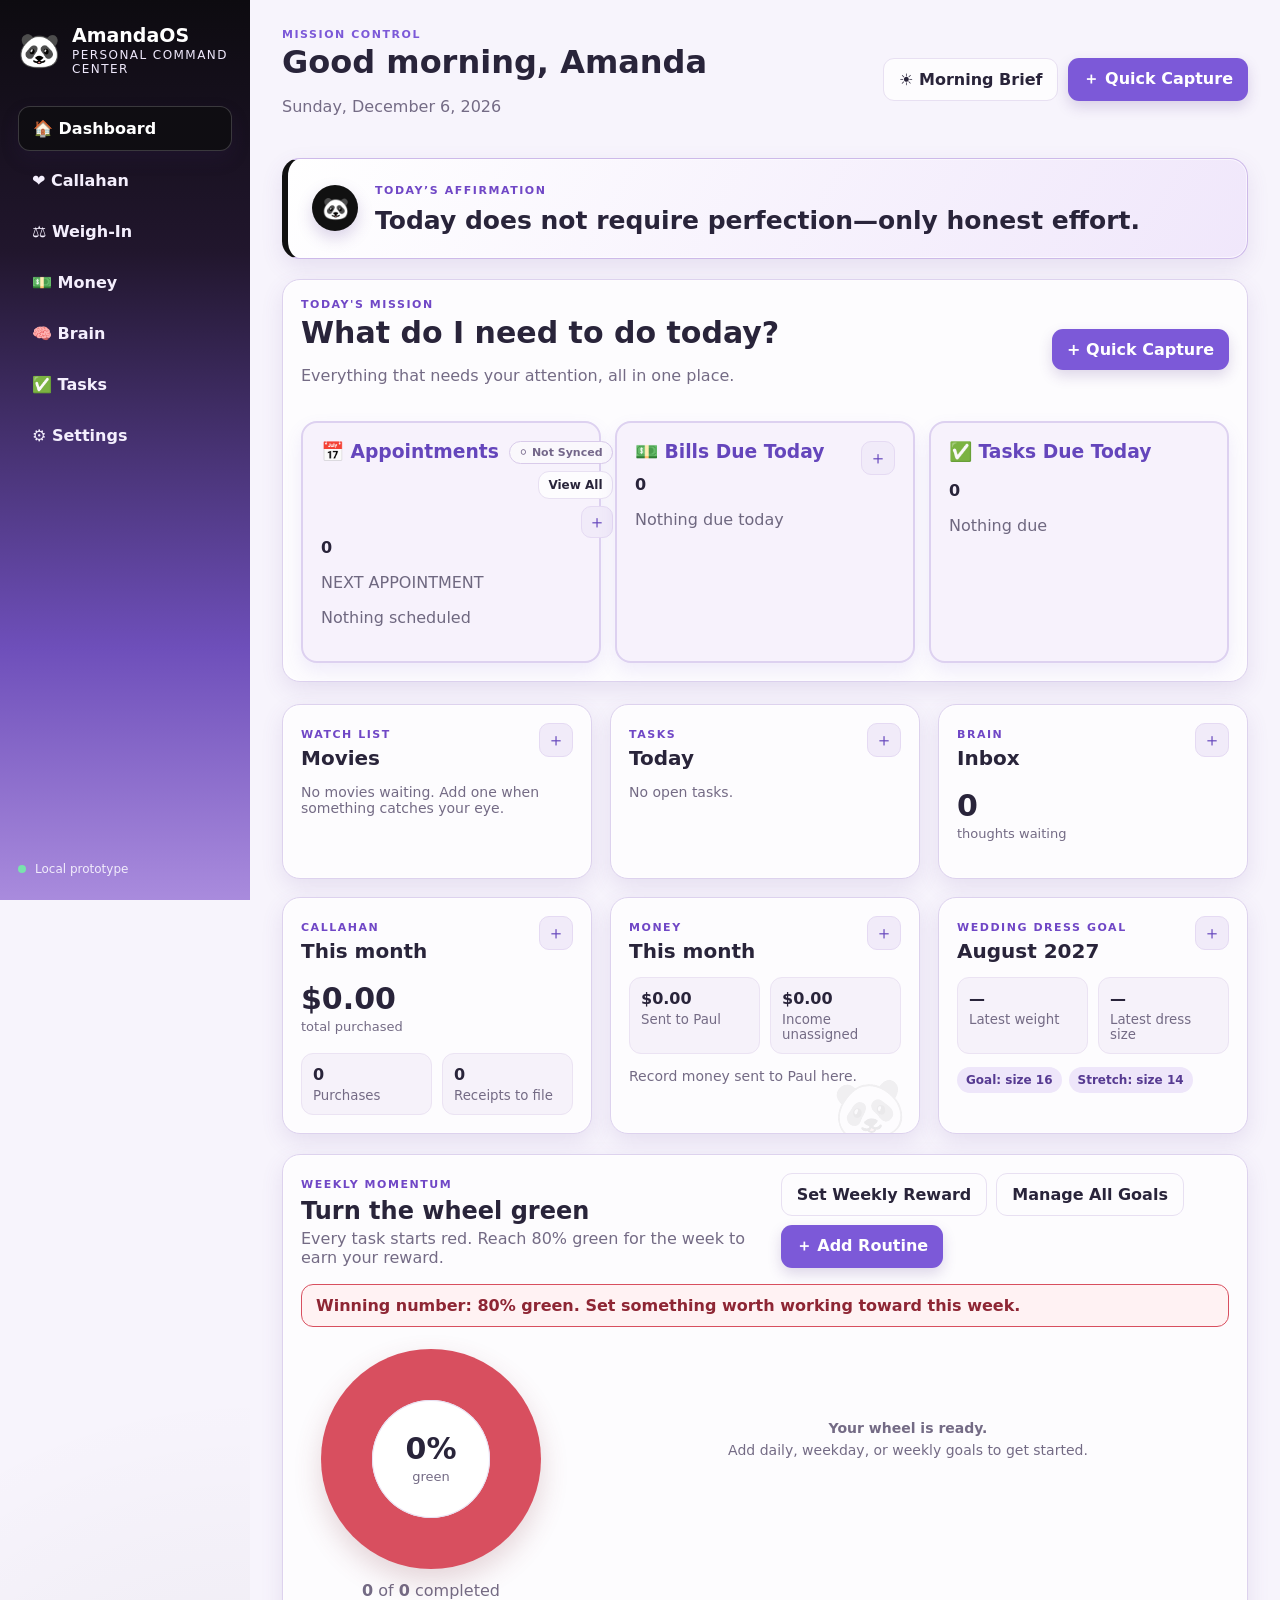
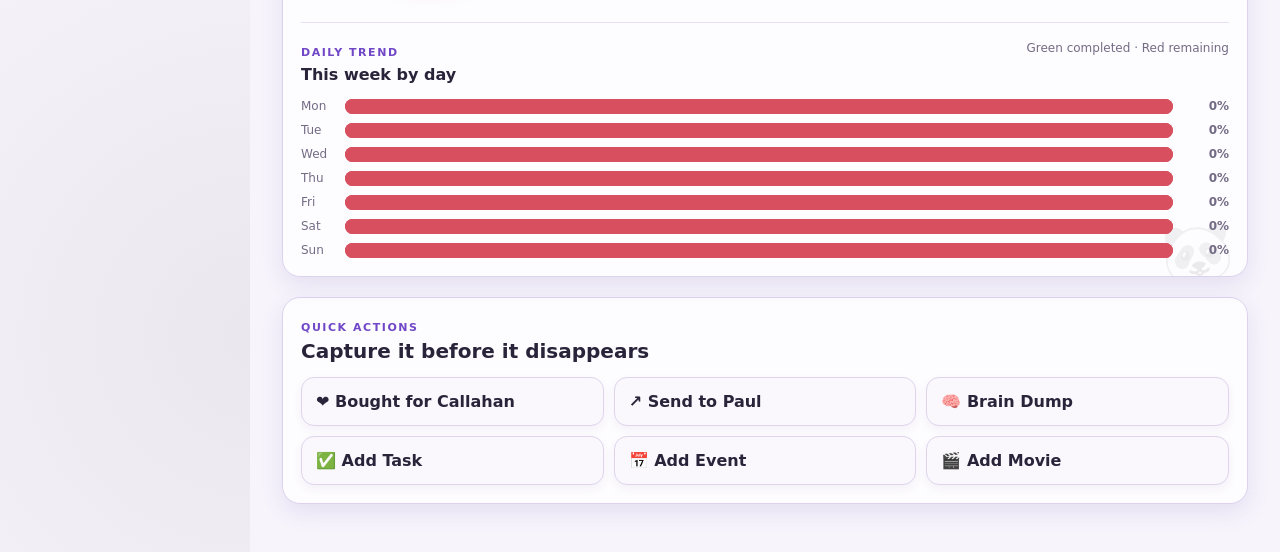
==== commit a1d5d4c7: "Update AmandaOS dashboard cards" ====
--- a/legacy-index.html
+++ b/legacy-index.html
@@ -4,7 +4,7 @@
   <meta charset="utf-8" />
   <meta name="viewport" content="width=device-width, initial-scale=1" />
 <title>AmandaOS</title>
-  <link rel="stylesheet" href="styles.css" />
+  <link rel="stylesheet" href="styles.css?v=20260902-1" />
   <script src="https://accounts.google.com/gsi/client" async defer></script>
 </head>
 <body>
@@ -125,8 +125,12 @@
 </div>
 
         <div class="today-box">
-            <h3>💬 Replies / Follow Ups</h3>
-            <p>Nothing waiting.</p>
+            <div class="today-box-header">
+              <h3>💵 Bills Due Today</h3>
+              <button class="icon-btn" type="button" data-open="billModal" aria-label="Add bill">＋</button>
+            </div>
+            <strong id="todayBillCount">0</strong>
+            <p id="todayBillSummary">Nothing due today</p>
         </div>
 
         <div class="today-box">
@@ -140,12 +144,12 @@
 </section>
 
         <div class="dashboard-grid">
-          <article class="card alerts-card">
+          <article class="card">
             <div class="card-header">
-              <div><span class="card-label">ALERTS</span><h3>Needs attention</h3></div>
-              <span class="count-badge" id="alertCount">0</span>
-            </div>
-            <div id="alertsList" class="list empty-state">Nothing urgent. Nice!</div>
+              <div><span class="card-label">WATCH LIST</span><h3>Movies</h3></div>
+              <button class="icon-btn" data-open="movieModal" aria-label="Add movie">＋</button>
+            </div>
+            <div id="movieList" class="list empty-state">No movies waiting. Add one when something catches your eye.</div>
           </article>
 
           <article class="card">
@@ -232,7 +236,7 @@
             <button data-open="brainModal">🧠 Brain Dump</button>
             <button data-open="taskModal">✅ Add Task</button>
             <button data-open="eventModal">📅 Add Event</button>
-            <button data-open="alertModal">🚨 Add Alert</button>
+            <button data-open="movieModal">🎬 Add Movie</button>
           </div>
         </section>
       </section>
@@ -528,12 +532,12 @@
     </form>
   </dialog>
 
-  <dialog id="alertModal" class="modal">
-    <form method="dialog" id="alertForm">
-      <div class="modal-header"><div><span class="card-label">ALERT</span><h3>Add Alert</h3></div><button class="close-btn" value="cancel">×</button></div>
-      <label>Alert message<input name="text" required /></label>
-      <label>Type<select name="type"><option>General</option><option>Vendor Payment</option><option>Application</option><option>Medication Pickup</option></select></label>
-      <div class="modal-actions"><button class="ghost-btn" value="cancel">Cancel</button><button class="primary-btn" value="default">Save Alert</button></div>
+  <dialog id="movieModal" class="modal">
+    <form method="dialog" id="movieForm">
+      <div class="modal-header"><div><span class="card-label">WATCH LIST</span><h3>Add Movie</h3></div><button class="close-btn" value="cancel">×</button></div>
+      <label>Movie title<input name="title" required /></label>
+      <label>Where to watch (optional)<input name="where" placeholder="Netflix, theater, rent…" /></label>
+      <div class="modal-actions"><button class="ghost-btn" value="cancel">Cancel</button><button class="primary-btn" value="default">Add to List</button></div>
     </form>
   </dialog>
 
@@ -546,7 +550,7 @@
       <button data-jump="brainModal">🧠 Brain Dump</button>
       <button data-jump="taskModal">✅ Add Task</button>
       <button data-jump="eventModal">📅 Add Event</button>
-      <button data-jump="alertModal">🚨 Add Alert</button>
+      <button data-jump="movieModal">🎬 Add Movie</button>
     </div>
   </dialog>
 
@@ -581,6 +585,6 @@
   <div id="celebrationLayer" class="celebration-layer" aria-live="polite" aria-atomic="true">
     <div id="celebrationToast" class="celebration-toast"></div>
   </div>
-  <script src="app.js"></script>
+  <script src="app.js?v=20260902-1"></script>
 </body>
 </html>
